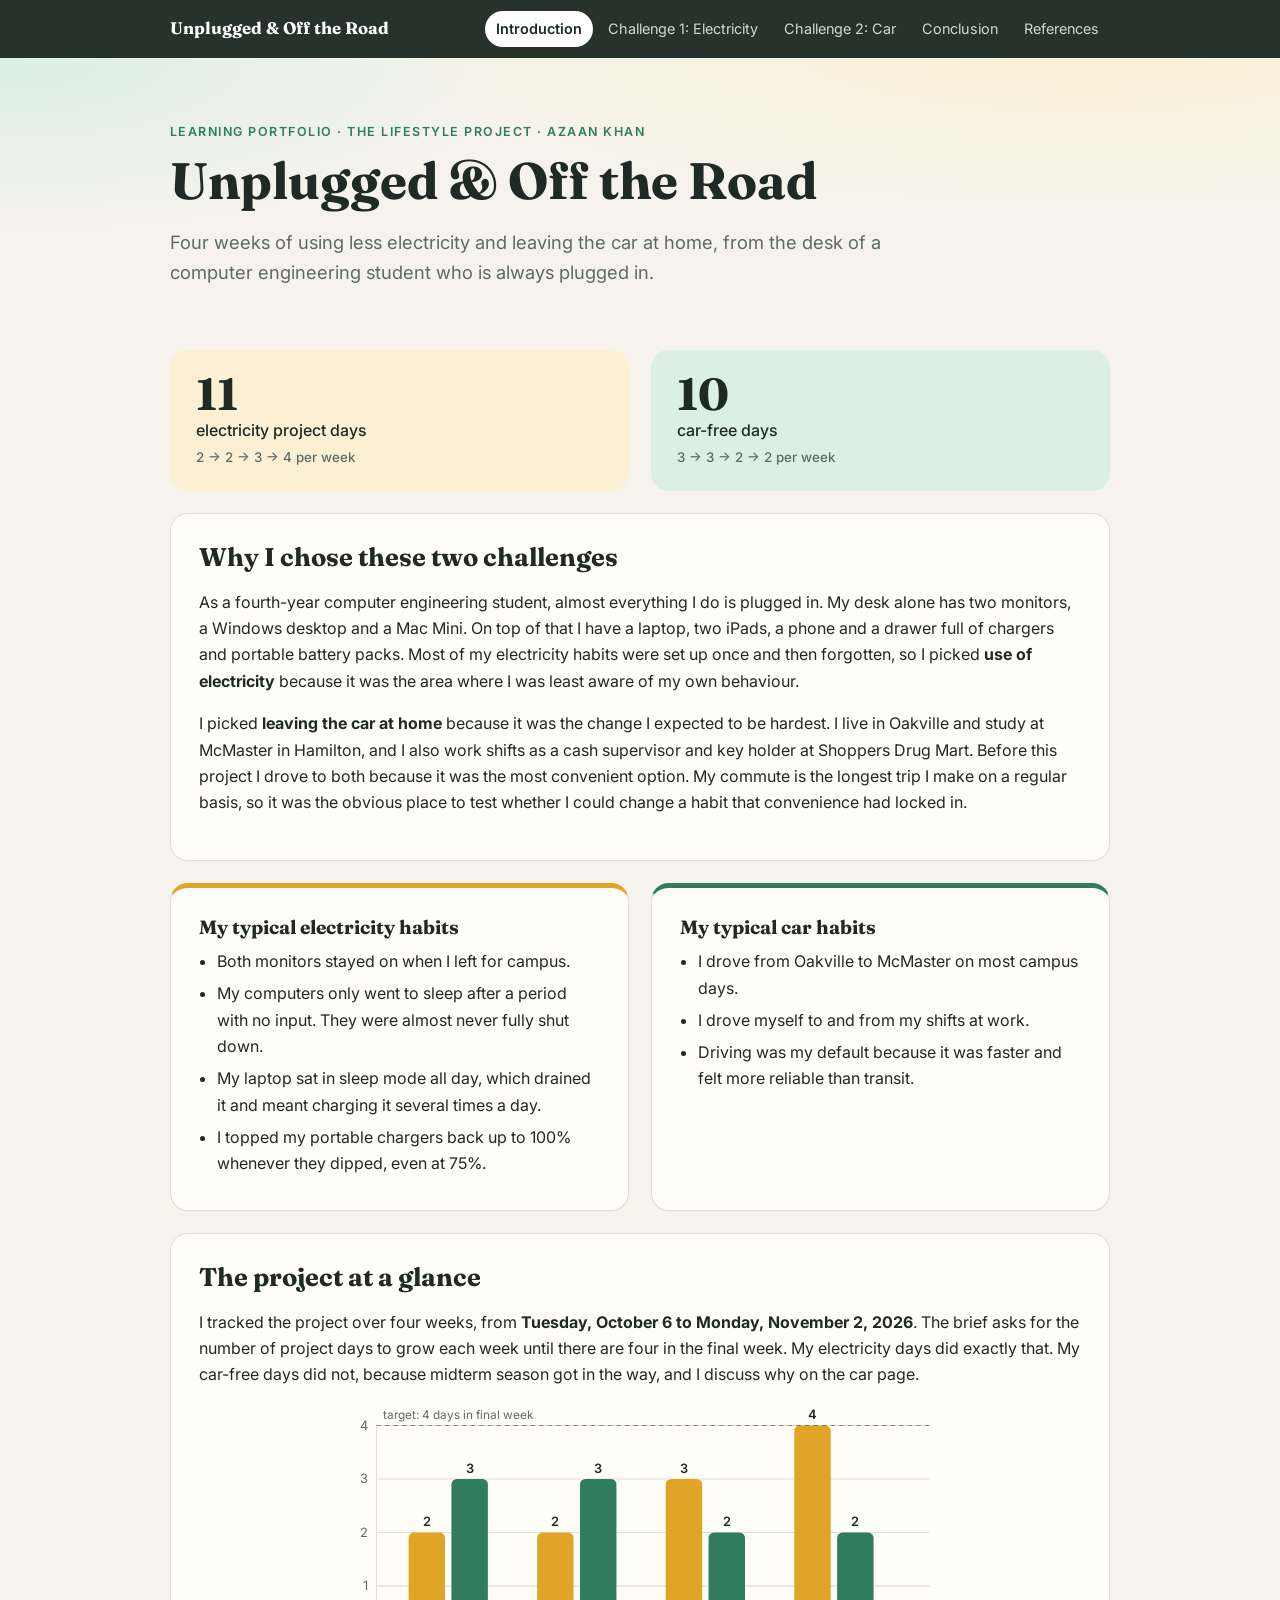
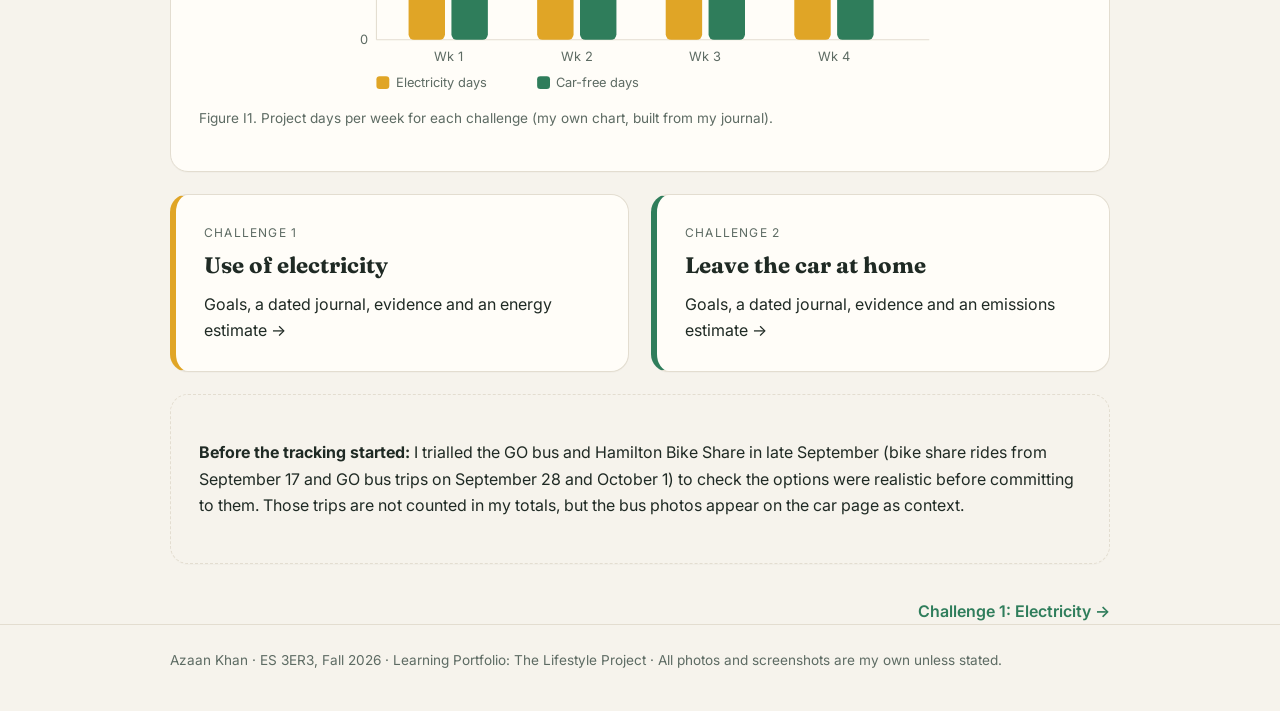
==== index.html @ 99a555eb "Lifestyle Project ePortfolio" ====
<!doctype html>
<html lang="en"><head><meta charset="utf-8"><meta name="viewport" content="width=device-width,initial-scale=1">
<title>Unplugged &amp; Off the Road | Lifestyle Project</title>
<link rel="preconnect" href="https://fonts.googleapis.com"><link rel="preconnect" href="https://fonts.gstatic.com" crossorigin>
<link href="https://fonts.googleapis.com/css2?family=Fraunces:opsz,wght@9..144,500;9..144,700&family=Inter:wght@400;500;600&display=swap" rel="stylesheet">
<link rel="stylesheet" href="style.css"></head>
<body class="a-home">
<nav class="top"><div class="wrap"><a class="brand" href="index.html">Unplugged &amp; Off the Road</a><div class="links"><a href="index.html" class="on">Introduction</a><a href="electricity.html" class="">Challenge 1: Electricity</a><a href="car.html" class="">Challenge 2: Car</a><a href="conclusion.html" class="">Conclusion</a><a href="references.html" class="">References</a></div></div></nav>
<header class="hero"><div class="wrap"><p class="kicker">Learning Portfolio &middot; The Lifestyle Project &middot; Azaan Khan</p><h1>Unplugged &amp; Off the Road</h1><p class="lede">Four weeks of using less electricity and leaving the car at home, from the desk of a computer engineering student who is always plugged in.</p></div></header>
<main class="wrap">
<section class="grid2 stats">
  <div class="stat elec"><span>11</span>electricity project days<small>2 &rarr; 2 &rarr; 3 &rarr; 4 per week</small></div>
  <div class="stat car"><span>10</span>car-free days<small>3 &rarr; 3 &rarr; 2 &rarr; 2 per week</small></div>
</section>

<section class="card">
<h2>Why I chose these two challenges</h2>
<p>As a fourth-year computer engineering student, almost everything I do is plugged in. My desk alone has two monitors, a Windows desktop and a Mac Mini. On top of that I have a laptop, two iPads, a phone and a drawer full of chargers and portable battery packs. Most of my electricity habits were set up once and then forgotten, so I picked <b>use of electricity</b> because it was the area where I was least aware of my own behaviour.</p>
<p>I picked <b>leaving the car at home</b> because it was the change I expected to be hardest. I live in Oakville and study at McMaster in Hamilton, and I also work shifts as a cash supervisor and key holder at Shoppers Drug Mart. Before this project I drove to both because it was the most convenient option. My commute is the longest trip I make on a regular basis, so it was the obvious place to test whether I could change a habit that convenience had locked in.</p>
</section>

<section class="grid2">
  <div class="card habit elec"><h3>My typical electricity habits</h3><ul>
    <li>Both monitors stayed on when I left for campus.</li>
    <li>My computers only went to sleep after a period with no input. They were almost never fully shut down.</li>
    <li>My laptop sat in sleep mode all day, which drained it and meant charging it several times a day.</li>
    <li>I topped my portable chargers back up to 100% whenever they dipped, even at 75%.</li></ul></div>
  <div class="card habit car"><h3>My typical car habits</h3><ul>
    <li>I drove from Oakville to McMaster on most campus days.</li>
    <li>I drove myself to and from my shifts at work.</li>
    <li>Driving was my default because it was faster and felt more reliable than transit.</li></ul></div>
</section>

<section class="card">
<h2>The project at a glance</h2>
<p>I tracked the project over four weeks, from <b>Tuesday, October 6 to Monday, November 2, 2026</b>. The brief asks for the number of project days to grow each week until there are four in the final week. My electricity days did exactly that. My car-free days did not, because midterm season got in the way, and I discuss why on the car page.</p>
<svg viewBox="0 0 560 270" class="chart" role="img" aria-label="Project days per week"><line x1="34" x2="550" y1="220.0" y2="220.0" class="grid"/><text x="26" y="224.0" class="ax" text-anchor="end">0</text><line x1="34" x2="550" y1="170.0" y2="170.0" class="grid"/><text x="26" y="174.0" class="ax" text-anchor="end">1</text><line x1="34" x2="550" y1="120.0" y2="120.0" class="grid"/><text x="26" y="124.0" class="ax" text-anchor="end">2</text><line x1="34" x2="550" y1="70.0" y2="70.0" class="grid"/><text x="26" y="74.0" class="ax" text-anchor="end">3</text><line x1="34" x2="550" y1="20.0" y2="20.0" class="grid"/><text x="26" y="24.0" class="ax" text-anchor="end">4</text><line x1="34" x2="34" y1="20" y2="220" class="grid"/><rect x="64" y="120.0" width="34" height="100.0" rx="5" fill="var(--elec)"/><text x="81.0" y="114.0" class="val" text-anchor="middle">2</text><rect x="104" y="70.0" width="34" height="150.0" rx="5" fill="var(--car)"/><text x="121.0" y="64.0" class="val" text-anchor="middle">3</text><text x="101" y="240" class="ax" text-anchor="middle">Wk 1</text><rect x="184" y="120.0" width="34" height="100.0" rx="5" fill="var(--elec)"/><text x="201.0" y="114.0" class="val" text-anchor="middle">2</text><rect x="224" y="70.0" width="34" height="150.0" rx="5" fill="var(--car)"/><text x="241.0" y="64.0" class="val" text-anchor="middle">3</text><text x="221" y="240" class="ax" text-anchor="middle">Wk 2</text><rect x="304" y="70.0" width="34" height="150.0" rx="5" fill="var(--elec)"/><text x="321.0" y="64.0" class="val" text-anchor="middle">3</text><rect x="344" y="120.0" width="34" height="100.0" rx="5" fill="var(--car)"/><text x="361.0" y="114.0" class="val" text-anchor="middle">2</text><text x="341" y="240" class="ax" text-anchor="middle">Wk 3</text><rect x="424" y="20.0" width="34" height="200.0" rx="5" fill="var(--elec)"/><text x="441.0" y="14.0" class="val" text-anchor="middle">4</text><rect x="464" y="120.0" width="34" height="100.0" rx="5" fill="var(--car)"/><text x="481.0" y="114.0" class="val" text-anchor="middle">2</text><text x="461" y="240" class="ax" text-anchor="middle">Wk 4</text><line x1="34" x2="550" y1="20.0" y2="20.0" class="goal"/><text x="40" y="14.0" class="goalt" text-anchor="start">target: 4 days in final week</text><rect x="34" y="254" width="12" height="12" rx="3" fill="var(--elec)"/><text x="52" y="264" class="ax">Electricity days</text><rect x="184" y="254" width="12" height="12" rx="3" fill="var(--car)"/><text x="202" y="264" class="ax">Car-free days</text></svg>
<p class="small">Figure I1. Project days per week for each challenge (my own chart, built from my journal).</p>
</section>

<section class="grid2 jump">
  <a class="card go elec" href="electricity.html"><span>Challenge 1</span><b>Use of electricity</b>Goals, a dated journal, evidence and an energy estimate &rarr;</a>
  <a class="card go car" href="car.html"><span>Challenge 2</span><b>Leave the car at home</b>Goals, a dated journal, evidence and an emissions estimate &rarr;</a>
</section>

<section class="card note">
<p><b>Before the tracking started:</b> I trialled the GO bus and Hamilton Bike Share in late September (bike share rides from September 17 and GO bus trips on September 28 and October 1) to check the options were realistic before committing to them. Those trips are not counted in my totals, but the bus photos appear on the car page as context.</p>
</section>
<div class="pager"><span></span><a href="electricity.html">Challenge 1: Electricity &rarr;</a></div></main>
<footer><div class="wrap">Azaan Khan &middot; ES 3ER3, Fall 2026 &middot; Learning Portfolio: The Lifestyle Project &middot; All photos and screenshots are my own unless stated.</div></footer>
</body></html>
---- style.css ----
:root{
  --bg:#f6f3ec; --paper:#fffdf8; --ink:#1f2a24; --muted:#5d6b63; --line:#e3ddd0;
  --elec:#e0a526; --elec-soft:#fbf0d4; --car:#2f7d5b; --car-soft:#dcefe5; --accent:#2f7d5b;
}
*{box-sizing:border-box}
html{scroll-behavior:smooth}
body{margin:0;background:var(--bg);color:var(--ink);font:16px/1.65 Inter,system-ui,sans-serif}
.wrap{max-width:980px;margin:0 auto;padding:0 20px}
a{color:var(--accent)}
h1,h2,h3,h4{font-family:Fraunces,Georgia,serif;line-height:1.2;margin:0 0 .5em}
h2{font-size:1.6rem} h3{font-size:1.2rem} h4{font-size:1.05rem;margin:.6em 0 .8em}
body.a-elec{--accent:#b07b0a} body.a-car{--accent:var(--car)}

/* nav */
nav.top{position:sticky;top:0;z-index:10;background:rgba(31,42,36,.96);backdrop-filter:blur(6px)}
nav.top .wrap{display:flex;align-items:center;justify-content:space-between;gap:16px;min-height:58px;flex-wrap:wrap}
nav.top .brand{color:#fff;text-decoration:none;font-family:Fraunces,serif;font-weight:700;font-size:1.05rem}
nav.top .links{display:flex;gap:4px;flex-wrap:wrap}
nav.top .links a{color:#cfdad3;text-decoration:none;font-size:.9rem;padding:6px 11px;border-radius:999px}
nav.top .links a:hover{background:rgba(255,255,255,.08);color:#fff}
nav.top .links a.on{background:#fff;color:var(--ink);font-weight:600}

/* hero */
.hero{padding:64px 0 40px;background:
  radial-gradient(1200px 300px at 85% -10%, var(--elec-soft), transparent 60%),
  radial-gradient(900px 300px at 0% 0%, var(--car-soft), transparent 60%)}
.a-elec .hero{background:linear-gradient(135deg,var(--elec-soft),var(--bg) 70%)}
.a-car .hero{background:linear-gradient(135deg,var(--car-soft),var(--bg) 70%)}
.hero h1{font-size:clamp(2rem,5vw,3.2rem);margin:.15em 0 .3em}
.kicker{text-transform:uppercase;letter-spacing:.12em;font-size:.78rem;font-weight:600;color:var(--accent);margin:0}
.lede{font-size:1.15rem;color:var(--muted);max-width:720px;margin:0}

main{padding:10px 0 40px}
.card{background:var(--paper);border:1px solid var(--line);border-radius:18px;padding:28px;margin:22px 0;box-shadow:0 1px 0 rgba(0,0,0,.02)}
.card.note{background:transparent;border-style:dashed}
.grid2{display:grid;grid-template-columns:1fr 1fr;gap:22px}
.grid2>.card{margin:0}
.grid2{margin:22px 0}
.small{font-size:.85rem;color:var(--muted)}

/* stats */
.stat{border-radius:18px;padding:22px 26px;color:var(--ink);font-weight:500}
.stat span{display:block;font-family:Fraunces,serif;font-size:2.8rem;font-weight:700;line-height:1}
.stat small{display:block;color:var(--muted);margin-top:4px}
.stat.elec{background:var(--elec-soft)} .stat.car{background:var(--car-soft)}
.habit.elec{border-top:5px solid var(--elec)} .habit.car{border-top:5px solid var(--car)}
.habit ul{padding-left:1.1em;margin:0} .habit li{margin:.35em 0}

.jump a.go{display:block;text-decoration:none;color:var(--ink);transition:transform .15s}
.jump a.go:hover{transform:translateY(-3px)}
.jump a.go span{display:block;font-size:.75rem;text-transform:uppercase;letter-spacing:.1em;color:var(--muted)}
.jump a.go b{display:block;font-family:Fraunces,serif;font-size:1.4rem;margin:.2em 0 .3em}
.jump .elec{border-left:6px solid var(--elec)} .jump .car{border-left:6px solid var(--car)}

/* chart */
.chart{width:100%;max-width:600px;display:block;margin:10px auto}
.chart .grid{stroke:var(--line);stroke-width:1}
.chart .ax{font-size:12px;fill:var(--muted);font-family:Inter,sans-serif}
.chart .val{font-size:12px;font-weight:600;fill:var(--ink);font-family:Inter,sans-serif}
.chart .goal{stroke:var(--ink);stroke-dasharray:4 4;opacity:.5}
.chart .goalt{font-size:11px;fill:var(--muted);font-family:Inter,sans-serif}

/* goals + steps */
ol.goals{padding-left:1.2em} ol.goals li{margin:.4em 0}
.steps{display:grid;grid-template-columns:repeat(auto-fit,minmax(200px,1fr));gap:12px;margin:14px 0}
.steps div{background:var(--bg);border-radius:12px;padding:14px 16px;font-size:.95rem}
.steps span{display:block;font-weight:700;font-size:.78rem;text-transform:uppercase;letter-spacing:.08em;color:var(--accent);margin-bottom:4px}

/* journal */
.week{border-left:3px solid var(--accent);padding:4px 0 6px 20px;margin:26px 0}
.whead{display:flex;justify-content:space-between;align-items:center;flex-wrap:wrap;gap:8px}
.wnum{font-family:Fraunces,serif;font-weight:700;font-size:1.25rem;margin-right:10px}
.wdates{color:var(--muted);font-size:.9rem}
.score{font-size:.9rem;color:var(--muted);display:flex;align-items:center;gap:8px}
.score b{color:var(--ink)}
.dots{display:inline-flex;gap:4px}
.dots i{width:12px;height:12px;border-radius:50%;border:2px solid var(--accent);display:inline-block}
.dots i.d{background:var(--accent)}
.entry{display:grid;grid-template-columns:110px 1fr;gap:14px;padding:12px 0;border-top:1px solid var(--line)}
.entry .date{font-weight:600;font-size:.9rem;padding-top:2px}
.entry p{margin:.2em 0}
.tag{display:inline-block;font-size:.7rem;text-transform:uppercase;letter-spacing:.08em;font-weight:700;background:var(--bg);border-radius:6px;padding:2px 8px;color:var(--accent)}
.evref{display:inline-block;font-size:.8rem;color:var(--muted);margin-top:4px}
.wnote{background:var(--bg);border-radius:12px;padding:12px 16px;font-size:.92rem}

/* table */
table{width:100%;border-collapse:collapse;font-size:.92rem;margin:14px 0;display:block;overflow-x:auto}
thead,tbody{width:100%}
th,td{text-align:left;padding:10px 12px;border-bottom:1px solid var(--line);vertical-align:top}
th{font-size:.78rem;text-transform:uppercase;letter-spacing:.06em;color:var(--muted)}
tr.tot td{font-weight:600;background:var(--bg)}
.callout{font-family:Fraunces,serif;font-size:1.3rem;background:var(--car-soft);border-radius:14px;padding:18px 22px}

/* gallery */
.gallery{display:grid;grid-template-columns:repeat(auto-fill,minmax(260px,1fr));gap:20px}
figure{margin:0;background:var(--bg);border-radius:14px;overflow:hidden;display:flex;flex-direction:column}
figure img{width:100%;height:300px;object-fit:cover;object-position:top;display:block;background:#222}
figure a:hover img{opacity:.92}
figcaption{padding:12px 14px;font-size:.86rem;color:var(--muted)}
figcaption b{color:var(--ink)}

ul.refs{padding-left:1.1em} ul.refs li{margin:.6em 0;word-break:break-word}

.pager{display:flex;justify-content:space-between;margin:34px 0 0;font-weight:600}
.pager a{text-decoration:none}
footer{border-top:1px solid var(--line);padding:24px 0 40px;color:var(--muted);font-size:.85rem}

@media (max-width:720px){
  .grid2{grid-template-columns:1fr}
  .card{padding:20px}
  .entry{grid-template-columns:1fr;gap:4px}
  nav.top .links a{padding:5px 8px;font-size:.82rem}
}
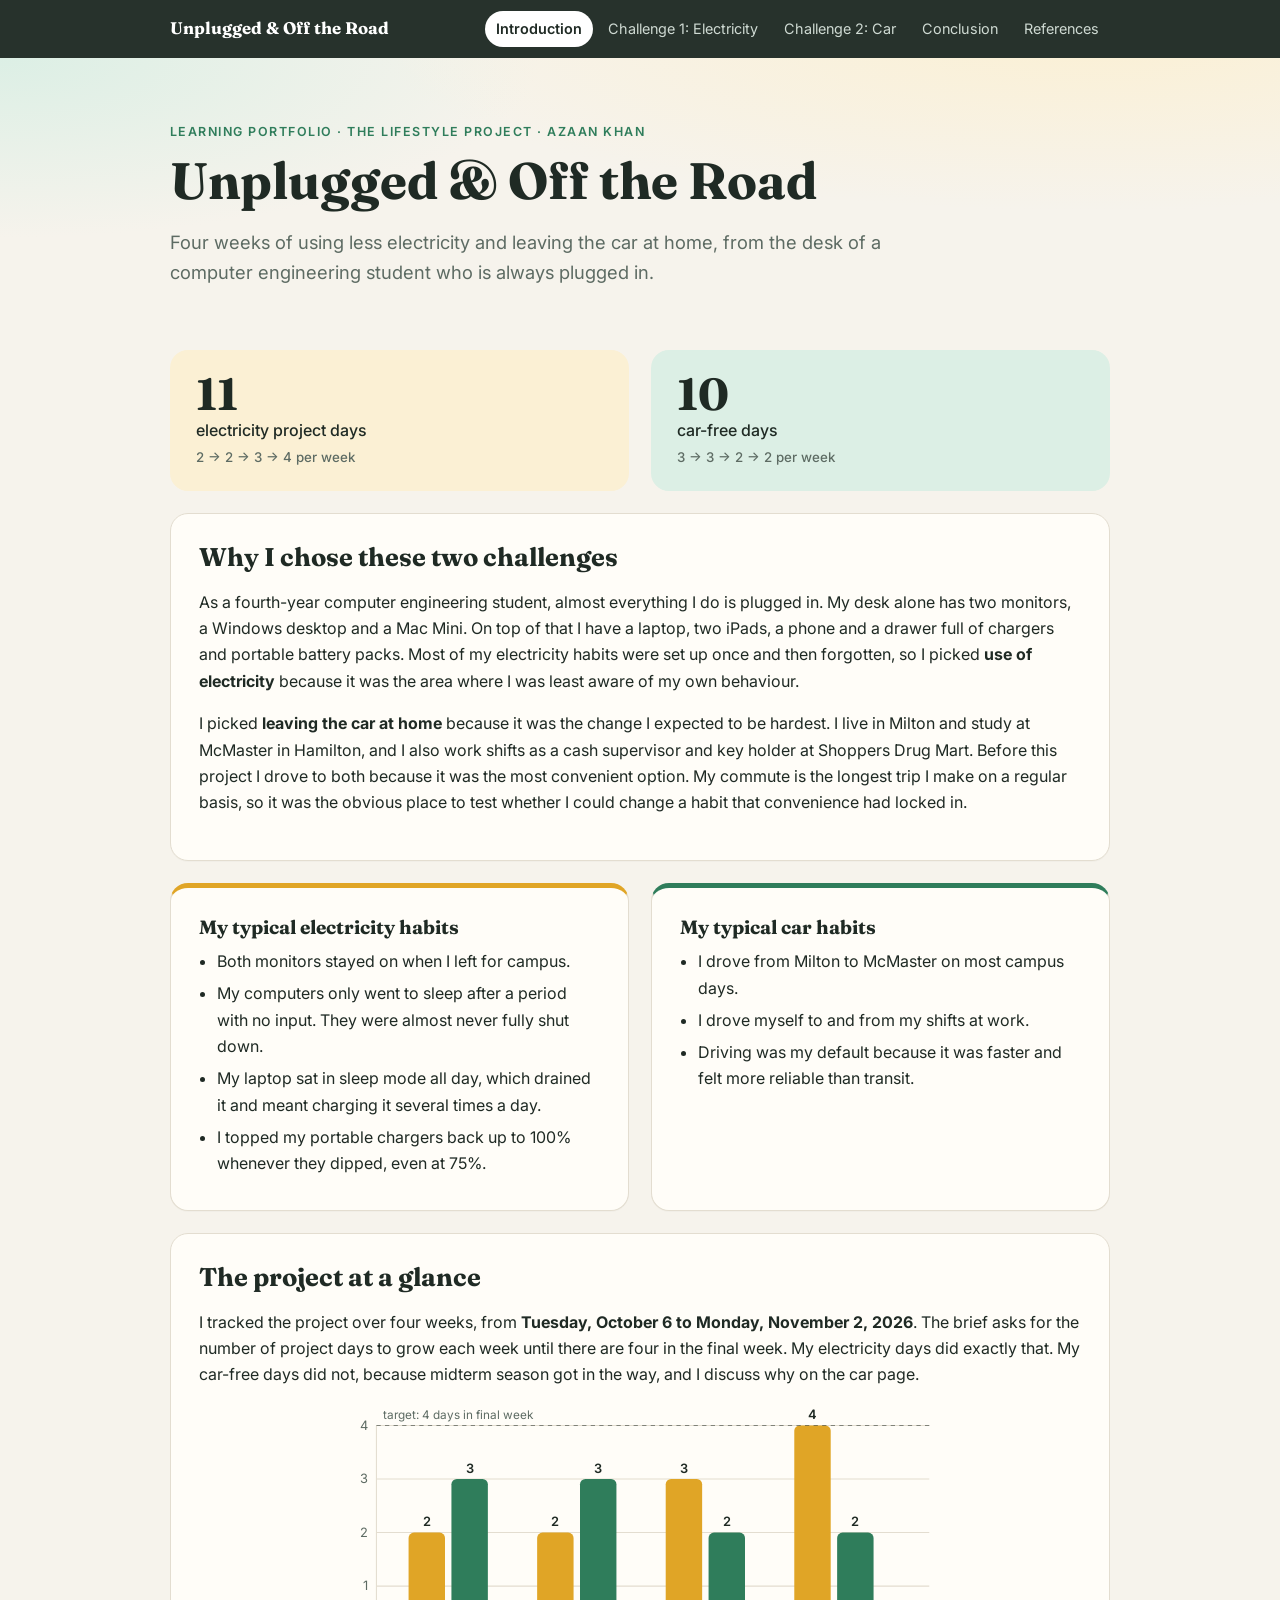
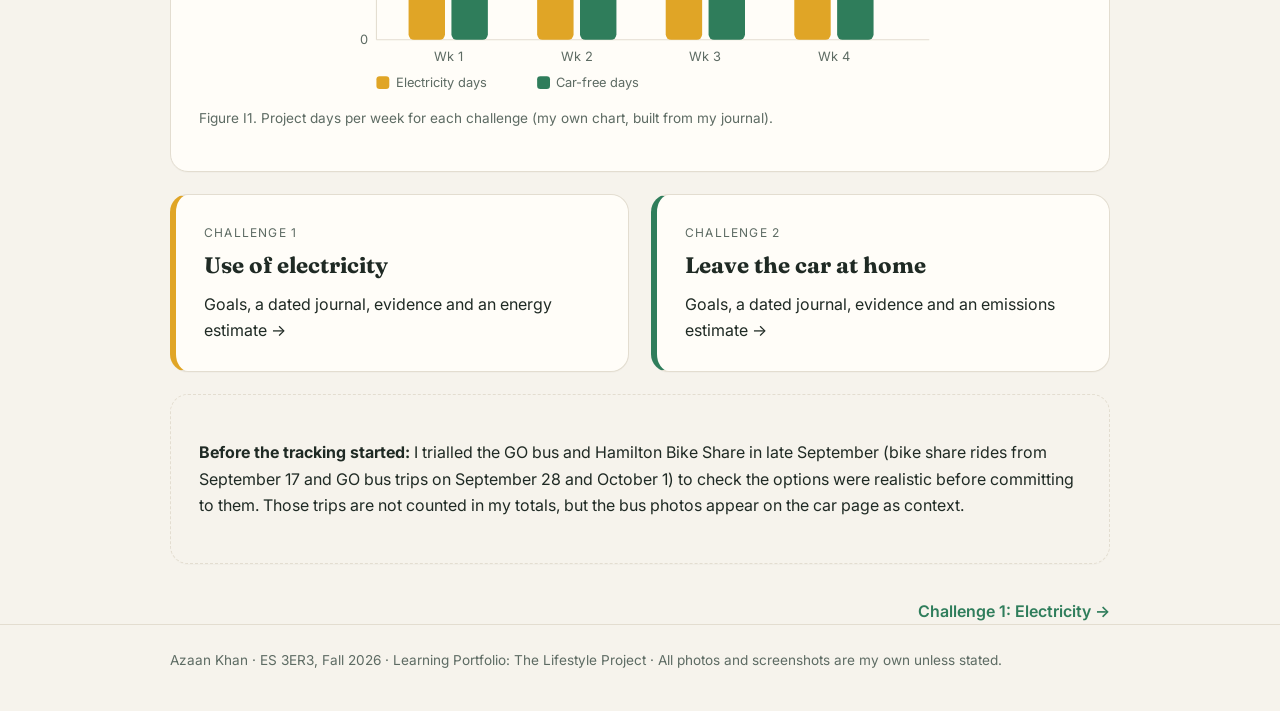
==== commit 16240dc9: "Milton commute details and hydro wording" ====
--- a/index.html
+++ b/index.html
@@ -16,7 +16,7 @@
 <section class="card">
 <h2>Why I chose these two challenges</h2>
 <p>As a fourth-year computer engineering student, almost everything I do is plugged in. My desk alone has two monitors, a Windows desktop and a Mac Mini. On top of that I have a laptop, two iPads, a phone and a drawer full of chargers and portable battery packs. Most of my electricity habits were set up once and then forgotten, so I picked <b>use of electricity</b> because it was the area where I was least aware of my own behaviour.</p>
-<p>I picked <b>leaving the car at home</b> because it was the change I expected to be hardest. I live in Oakville and study at McMaster in Hamilton, and I also work shifts as a cash supervisor and key holder at Shoppers Drug Mart. Before this project I drove to both because it was the most convenient option. My commute is the longest trip I make on a regular basis, so it was the obvious place to test whether I could change a habit that convenience had locked in.</p>
+<p>I picked <b>leaving the car at home</b> because it was the change I expected to be hardest. I live in Milton and study at McMaster in Hamilton, and I also work shifts as a cash supervisor and key holder at Shoppers Drug Mart. Before this project I drove to both because it was the most convenient option. My commute is the longest trip I make on a regular basis, so it was the obvious place to test whether I could change a habit that convenience had locked in.</p>
 </section>
 
 <section class="grid2">
@@ -26,7 +26,7 @@
     <li>My laptop sat in sleep mode all day, which drained it and meant charging it several times a day.</li>
     <li>I topped my portable chargers back up to 100% whenever they dipped, even at 75%.</li></ul></div>
   <div class="card habit car"><h3>My typical car habits</h3><ul>
-    <li>I drove from Oakville to McMaster on most campus days.</li>
+    <li>I drove from Milton to McMaster on most campus days.</li>
     <li>I drove myself to and from my shifts at work.</li>
     <li>Driving was my default because it was faster and felt more reliable than transit.</li></ul></div>
 </section>
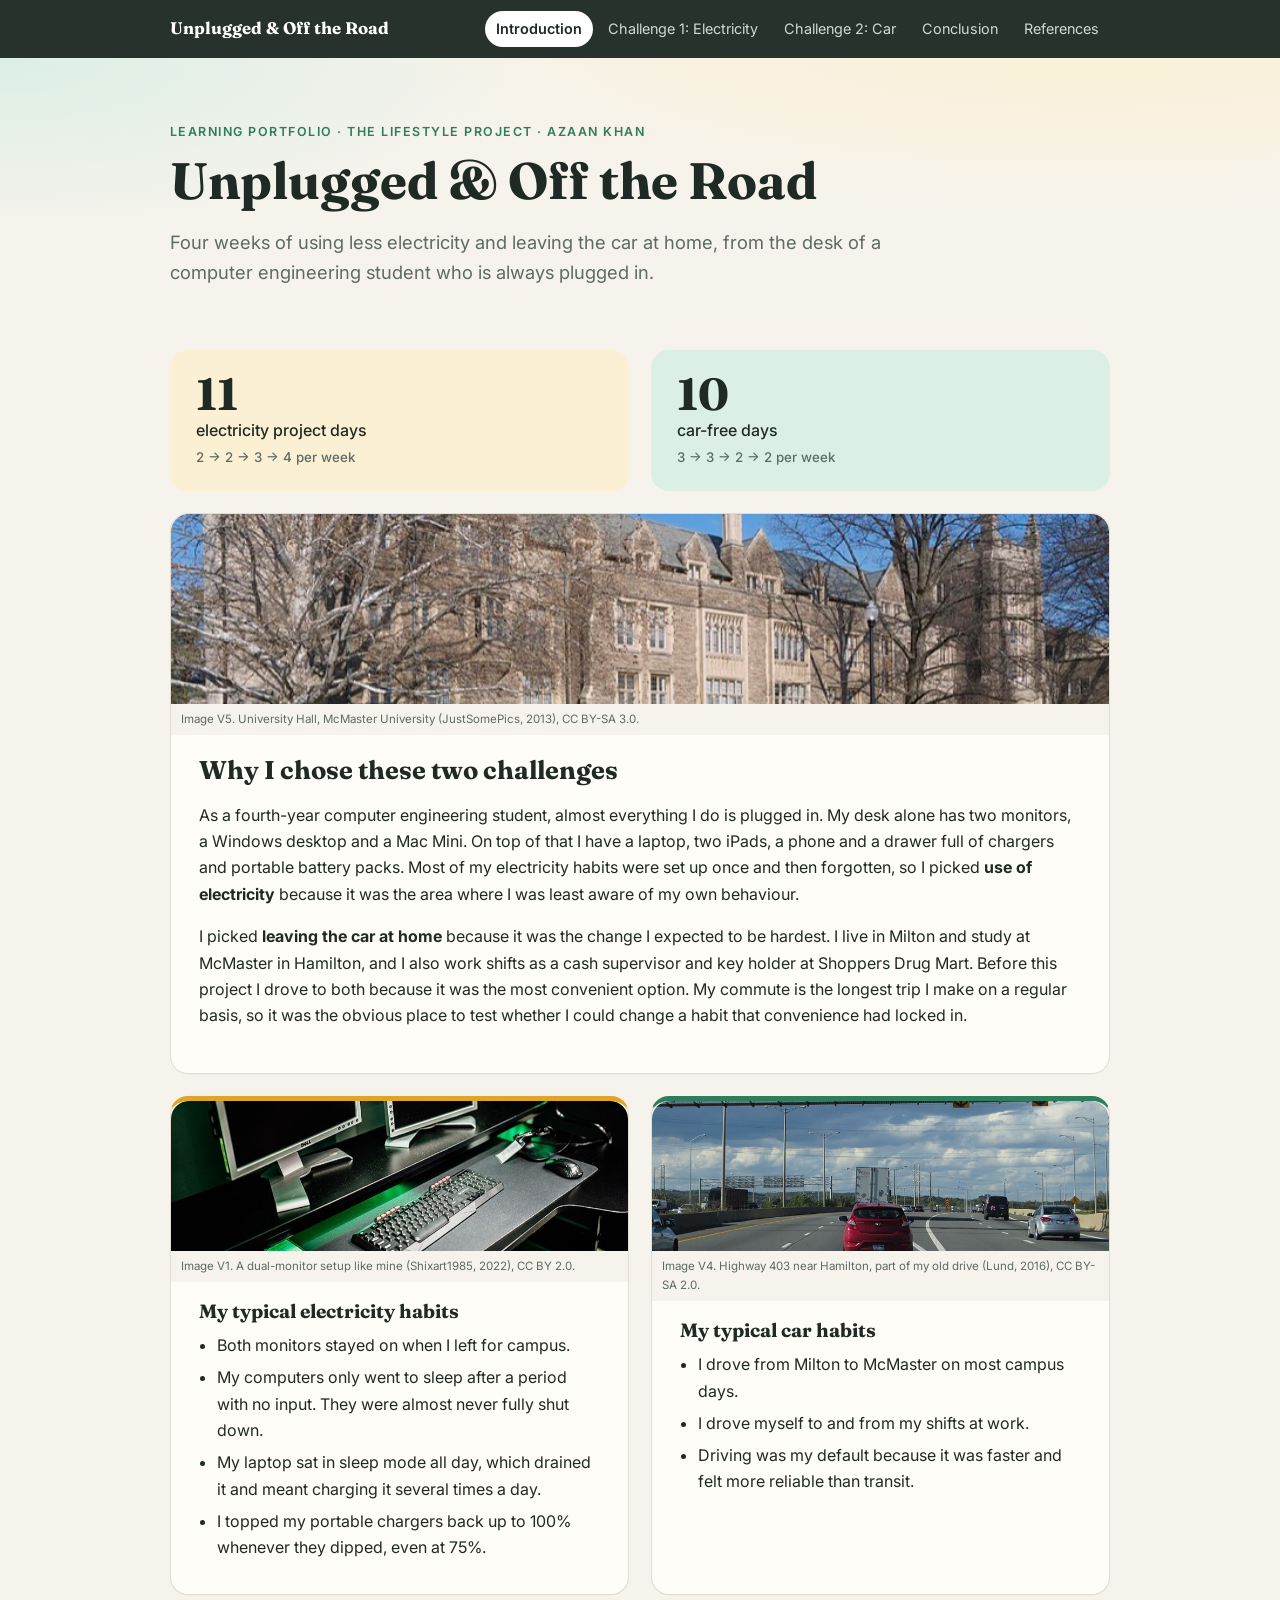
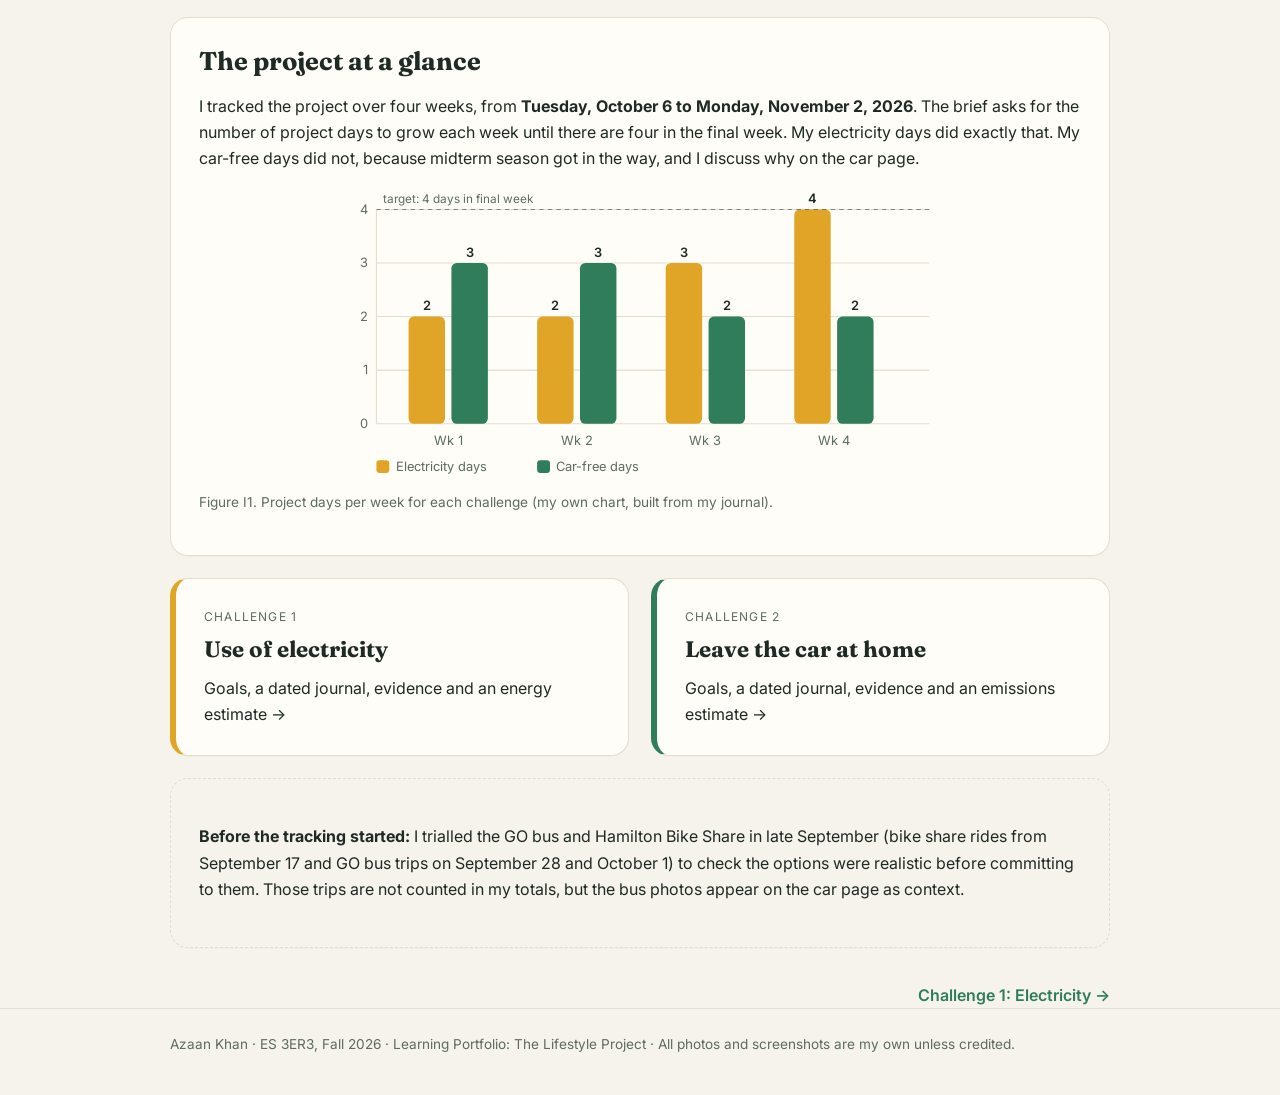
==== commit bd4fd759: "Add illustrative images and monitor power-saving evidence" ====
--- a/index.html
+++ b/index.html
@@ -14,18 +14,19 @@
 </section>
 
 <section class="card">
+<figure class="banner"><img src="img/v5-mcmaster.jpg" alt="University Hall at McMaster University" loading="lazy"><figcaption>Image V5. University Hall, McMaster University (JustSomePics, 2013), CC BY-SA 3.0.</figcaption></figure>
 <h2>Why I chose these two challenges</h2>
 <p>As a fourth-year computer engineering student, almost everything I do is plugged in. My desk alone has two monitors, a Windows desktop and a Mac Mini. On top of that I have a laptop, two iPads, a phone and a drawer full of chargers and portable battery packs. Most of my electricity habits were set up once and then forgotten, so I picked <b>use of electricity</b> because it was the area where I was least aware of my own behaviour.</p>
 <p>I picked <b>leaving the car at home</b> because it was the change I expected to be hardest. I live in Milton and study at McMaster in Hamilton, and I also work shifts as a cash supervisor and key holder at Shoppers Drug Mart. Before this project I drove to both because it was the most convenient option. My commute is the longest trip I make on a regular basis, so it was the obvious place to test whether I could change a habit that convenience had locked in.</p>
 </section>
 
 <section class="grid2">
-  <div class="card habit elec"><h3>My typical electricity habits</h3><ul>
+  <div class="card habit elec"><figure class="top"><img src="img/v1-monitors.jpg" alt="Two computer monitors on a desk" loading="lazy"><figcaption>Image V1. A dual-monitor setup like mine (Shixart1985, 2022), CC BY 2.0.</figcaption></figure><h3>My typical electricity habits</h3><ul>
     <li>Both monitors stayed on when I left for campus.</li>
     <li>My computers only went to sleep after a period with no input. They were almost never fully shut down.</li>
     <li>My laptop sat in sleep mode all day, which drained it and meant charging it several times a day.</li>
     <li>I topped my portable chargers back up to 100% whenever they dipped, even at 75%.</li></ul></div>
-  <div class="card habit car"><h3>My typical car habits</h3><ul>
+  <div class="card habit car"><figure class="top"><img src="img/v4-highway.jpg" alt="Cars on Highway 403 near Hamilton" loading="lazy"><figcaption>Image V4. Highway 403 near Hamilton, part of my old drive (Lund, 2016), CC BY-SA 2.0.</figcaption></figure><h3>My typical car habits</h3><ul>
     <li>I drove from Milton to McMaster on most campus days.</li>
     <li>I drove myself to and from my shifts at work.</li>
     <li>Driving was my default because it was faster and felt more reliable than transit.</li></ul></div>
@@ -47,5 +48,5 @@
 <p><b>Before the tracking started:</b> I trialled the GO bus and Hamilton Bike Share in late September (bike share rides from September 17 and GO bus trips on September 28 and October 1) to check the options were realistic before committing to them. Those trips are not counted in my totals, but the bus photos appear on the car page as context.</p>
 </section>
 <div class="pager"><span></span><a href="electricity.html">Challenge 1: Electricity &rarr;</a></div></main>
-<footer><div class="wrap">Azaan Khan &middot; ES 3ER3, Fall 2026 &middot; Learning Portfolio: The Lifestyle Project &middot; All photos and screenshots are my own unless stated.</div></footer>
+<footer><div class="wrap">Azaan Khan &middot; ES 3ER3, Fall 2026 &middot; Learning Portfolio: The Lifestyle Project &middot; All photos and screenshots are my own unless credited.</div></footer>
 </body></html>
--- a/style.css
+++ b/style.css
@@ -111,3 +111,18 @@
   .entry{grid-template-columns:1fr;gap:4px}
   nav.top .links a{padding:5px 8px;font-size:.82rem}
 }
+
+/* illustrative thumbnails */
+figure.thumb{float:right;width:260px;margin:0 0 14px 22px;background:var(--bg)}
+figure.thumb img,figure.top img,figure.banner img,figure.inline img{height:auto;object-fit:cover;background:none}
+figure.thumb img{height:170px}
+figure.top{margin:-28px -28px 18px;border-radius:18px 18px 0 0;background:var(--bg)}
+figure.top img{height:150px}
+figure.banner{margin:-28px -28px 20px;border-radius:18px 18px 0 0}
+figure.banner img{height:190px;object-position:center 40%}
+figure.inline{max-width:420px;margin:6px 0 10px}
+figure.inline img{height:180px}
+figure.thumb figcaption,figure.top figcaption,figure.banner figcaption,figure.inline figcaption{font-size:.72rem;padding:6px 10px}
+.habit.elec,.habit.car{overflow:hidden}
+@media (max-width:720px){figure.thumb{float:none;width:auto;margin:0 0 14px}figure.top,figure.banner{margin:-20px -20px 16px}}
+figure.top img{object-position:center 80%}
